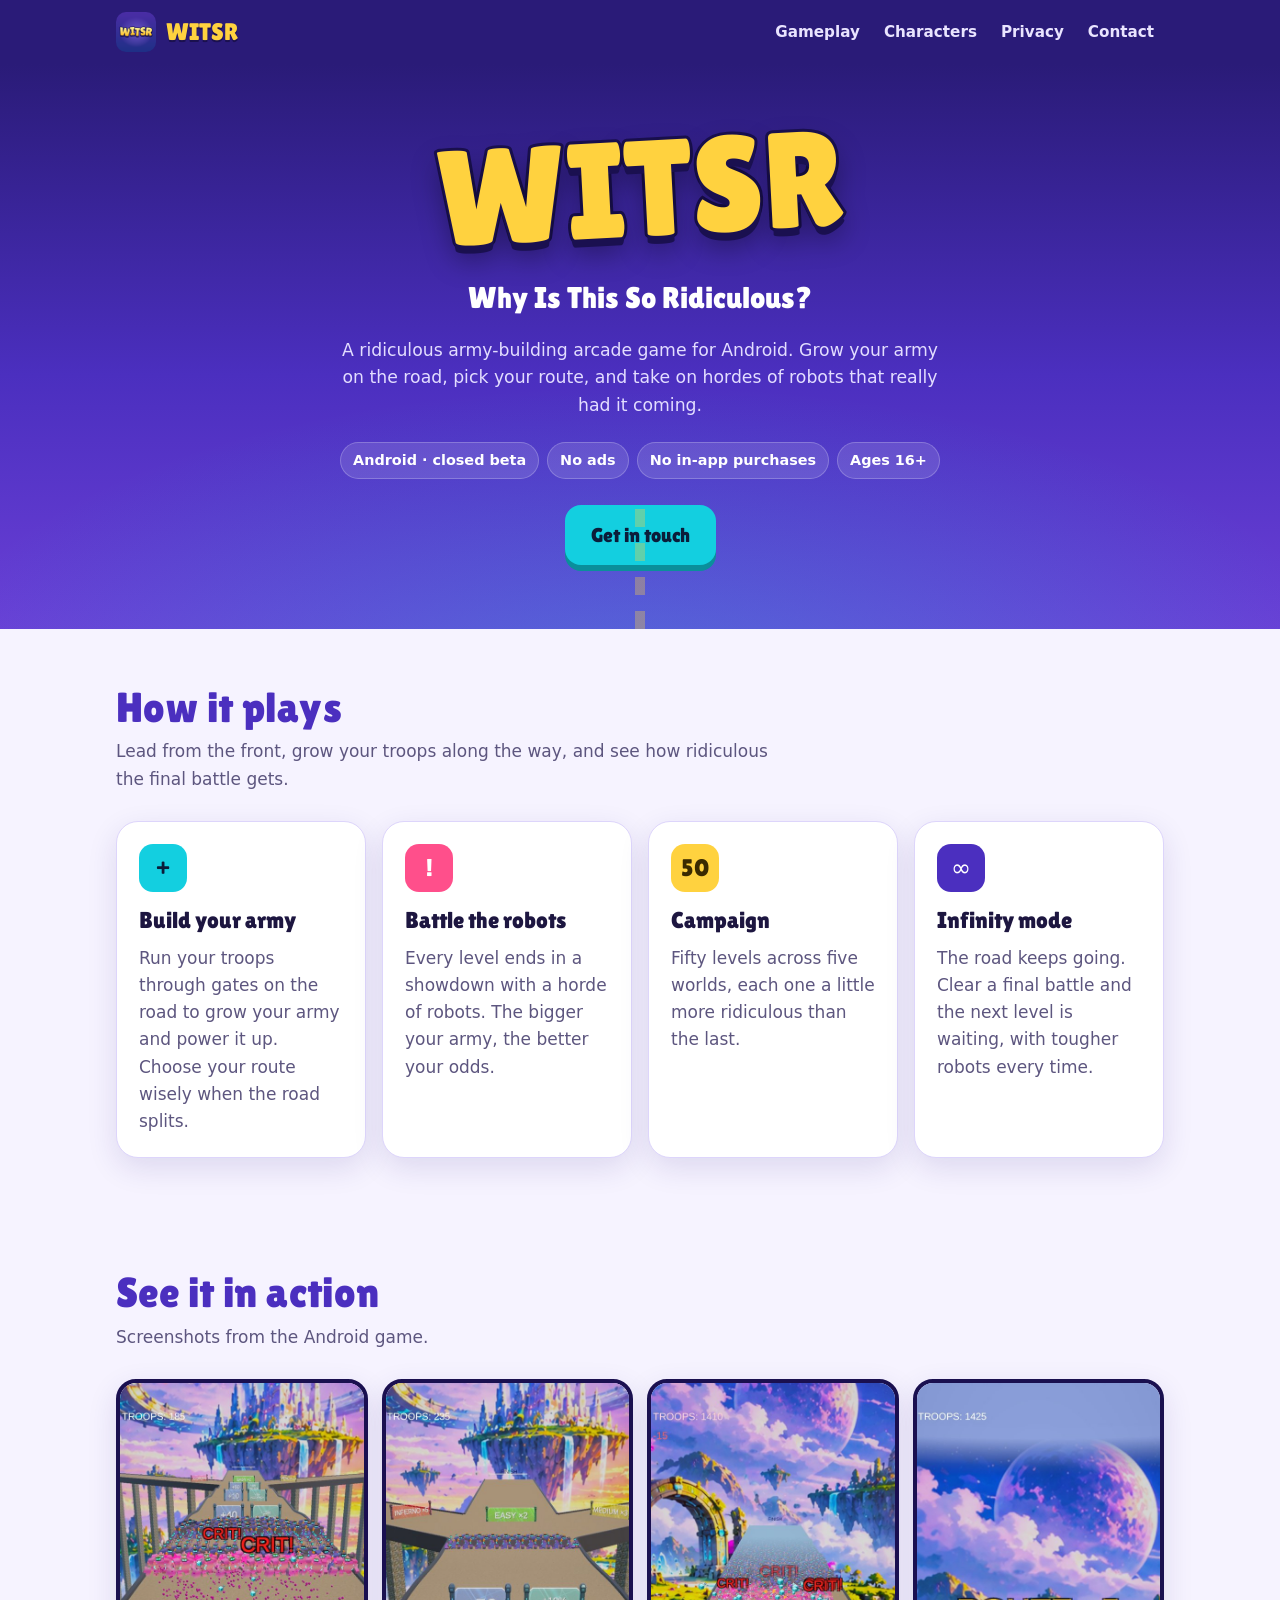
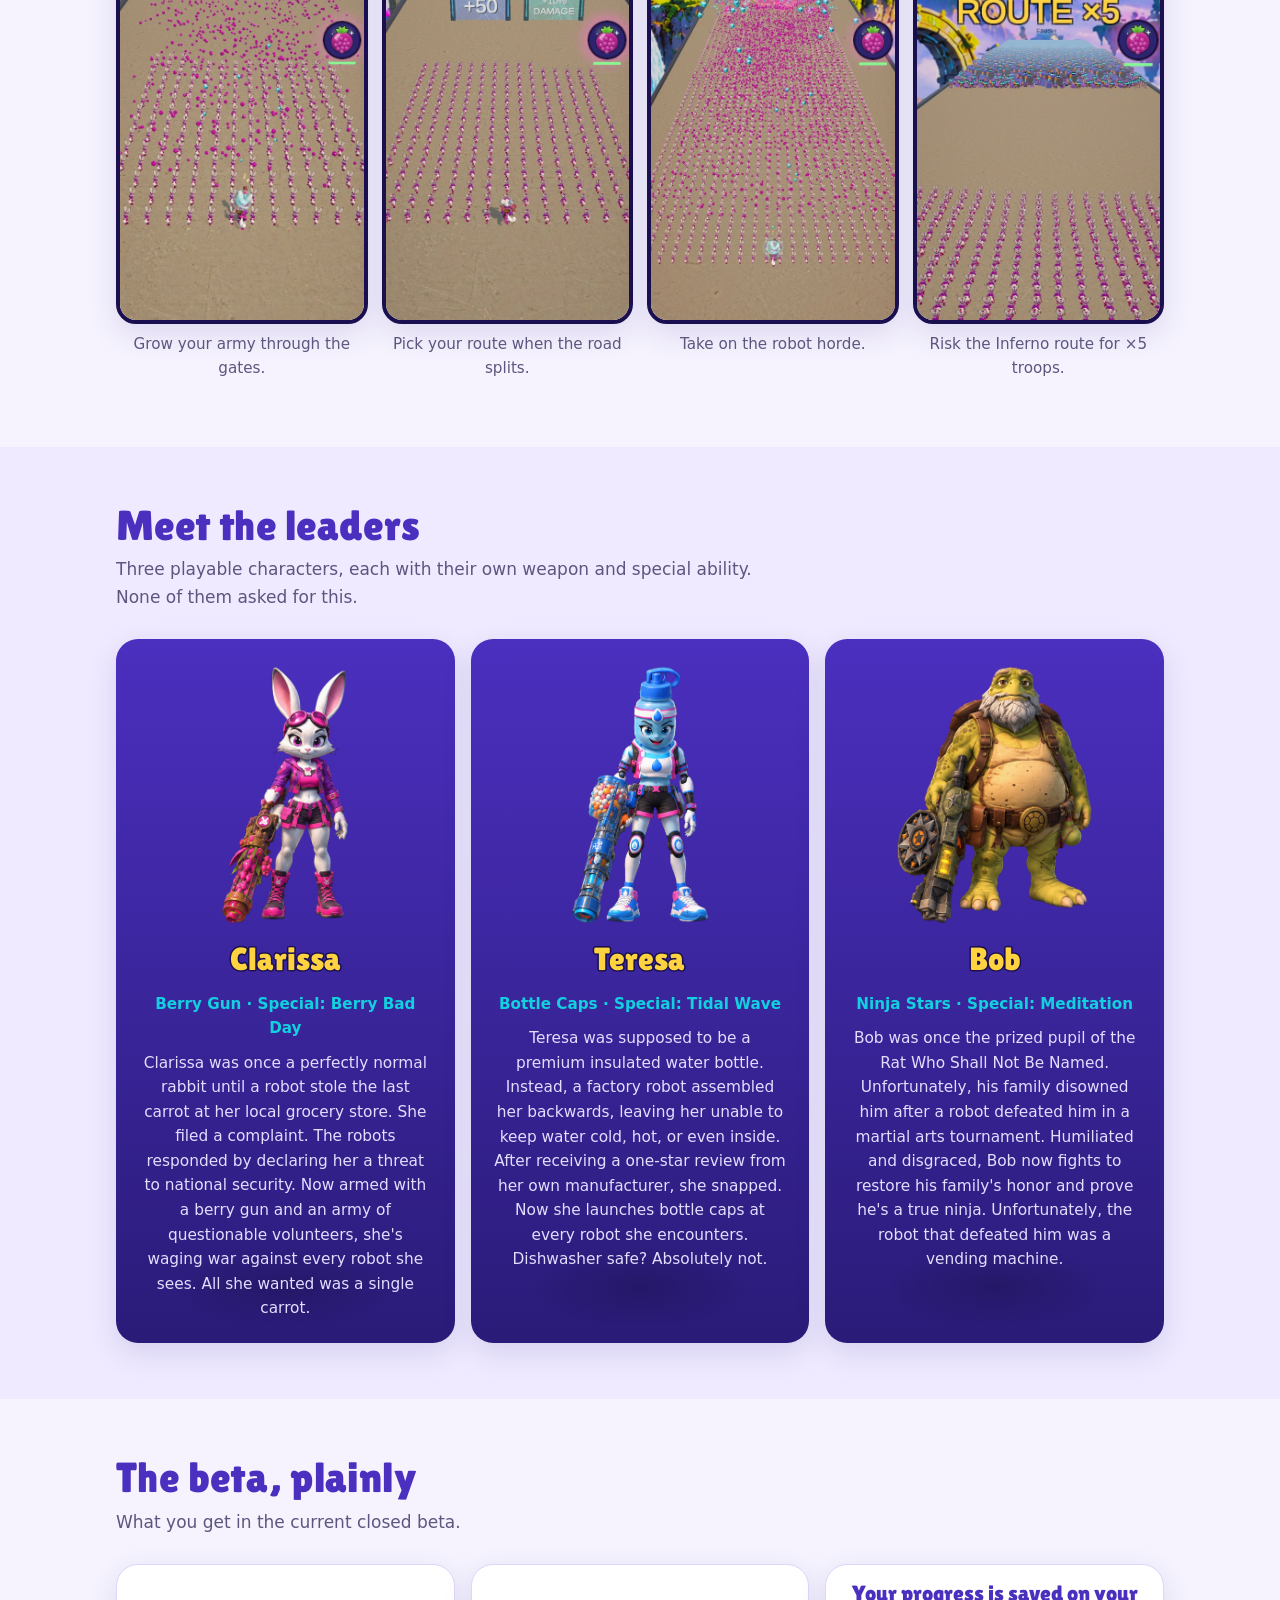
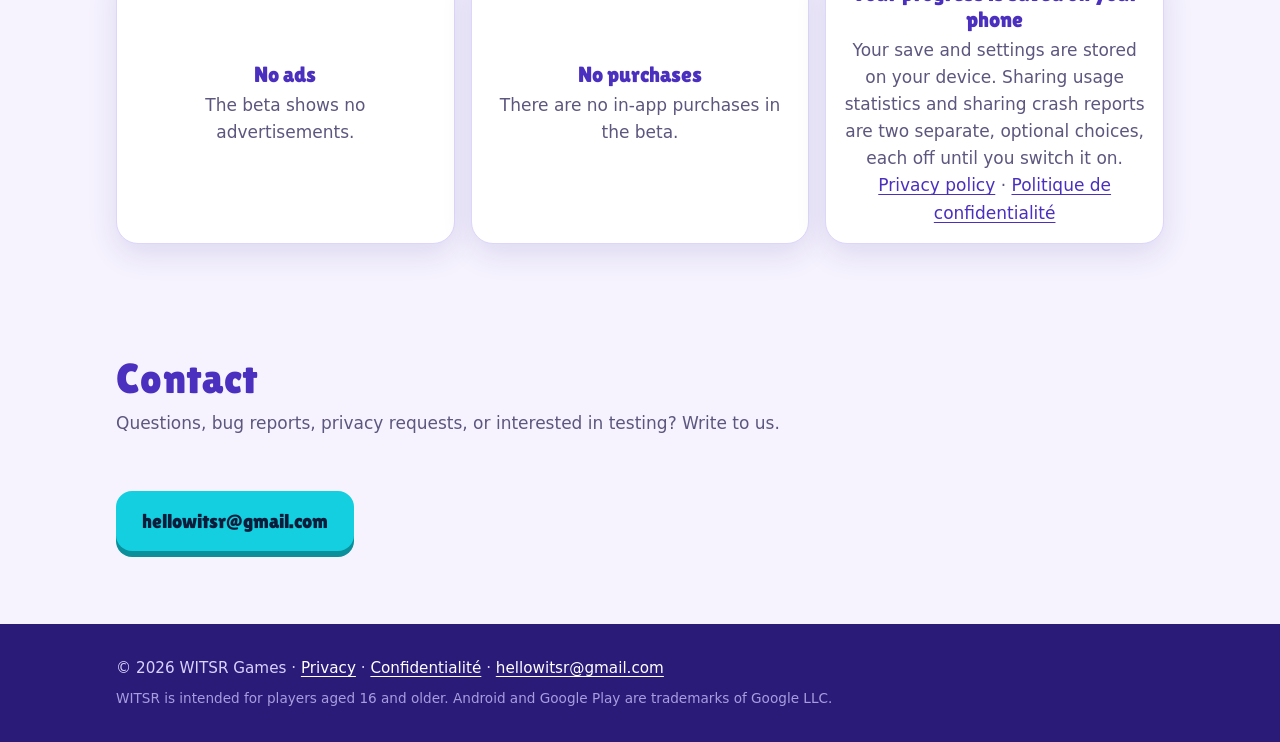
==== index.html @ 16899286 "Publish WITSR website: homepage, screenshots, EN/FR privacy policy - Homepage with four gameplay scr" ====
<!doctype html>
<html lang="en">
<head>
  <meta charset="utf-8">
  <meta name="viewport" content="width=device-width, initial-scale=1">
  <title>WITSR — Why Is This So Ridiculous?</title>
  <meta name="description" content="WITSR — Why Is This So Ridiculous? A ridiculous army-building arcade game for Android by WITSR Games. Grow your army, battle robot hordes, play the Campaign and Infinity mode.">
  <meta name="theme-color" content="#2a1b78">
  <meta property="og:title" content="WITSR — Why Is This So Ridiculous?">
  <meta property="og:description" content="Grow a ridiculous army and battle robot hordes. Coming to Android.">
  <meta property="og:type" content="website">
  <meta property="og:image" content="assets/img/witsr-icon-192.png">
  <link rel="icon" type="image/png" sizes="32x32" href="assets/img/favicon-32.png">
  <link rel="apple-touch-icon" href="assets/img/witsr-icon-192.png">
  <link rel="preload" href="assets/fonts/LilitaOne-Regular.ttf" as="font" type="font/ttf" crossorigin>
  <link rel="stylesheet" href="assets/css/style.css">
</head>
<body>
  <a class="skip" href="#main">Skip to content</a>

  <header class="site-header">
    <div class="wrap">
      <a class="brand" href="./" aria-label="WITSR home">
        <img src="assets/img/witsr-icon-192.png" alt="" width="40" height="40">
        <span>WITSR</span>
      </a>
      <nav class="nav" aria-label="Main">
        <a href="#gameplay">Gameplay</a>
        <a href="#characters">Characters</a>
        <a href="privacy/">Privacy</a>
        <a href="#contact">Contact</a>
      </nav>
    </div>
  </header>

  <main id="main">
    <section class="hero" aria-labelledby="title">
      <div class="wrap">
        <h1 id="title" class="logo">WITSR</h1>
        <p class="subtitle">Why Is This So Ridiculous?</p>
        <p class="tagline">A ridiculous army-building arcade game for Android. Grow your army on the road, pick your route, and take on hordes of robots that really had it coming.</p>
        <ul class="badges" aria-label="At a glance">
          <li>Android · closed beta</li>
          <li>No ads</li>
          <li>No in-app purchases</li>
          <li>Ages 16+</li>
        </ul>
        <a class="btn" href="#contact">Get in touch</a>
      </div>
    </section>

    <section id="gameplay" aria-labelledby="gameplay-title">
      <div class="wrap">
        <h2 id="gameplay-title" class="section-title display">How it plays</h2>
        <p class="section-lead">Lead from the front, grow your troops along the way, and see how ridiculous the final battle gets.</p>
        <div class="grid four">
          <article class="card">
            <div class="icon-dot c-cyan" aria-hidden="true">+</div>
            <h3>Build your army</h3>
            <p>Run your troops through gates on the road to grow your army and power it up. Choose your route wisely when the road splits.</p>
          </article>
          <article class="card">
            <div class="icon-dot c-pink" aria-hidden="true">!</div>
            <h3>Battle the robots</h3>
            <p>Every level ends in a showdown with a horde of robots. The bigger your army, the better your odds.</p>
          </article>
          <article class="card">
            <div class="icon-dot c-gold" aria-hidden="true">50</div>
            <h3>Campaign</h3>
            <p>Fifty levels across five worlds, each one a little more ridiculous than the last.</p>
          </article>
          <article class="card">
            <div class="icon-dot c-purple" aria-hidden="true">∞</div>
            <h3>Infinity mode</h3>
            <p>The road keeps going. Clear a final battle and the next level is waiting, with tougher robots every time.</p>
          </article>
        </div>
      </div>
    </section>

    <section id="screenshots" aria-labelledby="screenshots-title">
      <div class="wrap">
        <h2 id="screenshots-title" class="section-title display">See it in action</h2>
        <p class="section-lead">Screenshots from the Android game.</p>
        <!-- Genuine screenshots from Android development build 12 (2026-11-08, Campaign Level 50),
             resized to 540x1170; only a thin edge strip was trimmed to remove the Development Build label. -->
        <div class="shots">
          <figure class="shot">
            <img src="assets/img/screens/01-gates.jpg" alt="Clarissa's rabbit army firing berries at robots, with troop gates ahead on the road" width="540" height="1170" loading="lazy">
            <figcaption>Grow your army through the gates.</figcaption>
          </figure>
          <figure class="shot">
            <img src="assets/img/screens/02-route-fork.jpg" alt="The army approaching a +50 troops gate and a +10% damage gate, with Inferno, Easy and Medium route signs ahead" width="540" height="1170" loading="lazy">
            <figcaption>Pick your route when the road splits.</figcaption>
          </figure>
          <figure class="shot">
            <img src="assets/img/screens/03-final-battle.jpg" alt="An army of 1,410 rabbits clashing with the robot horde in the final battle" width="540" height="1170" loading="lazy">
            <figcaption>Take on the robot horde.</figcaption>
          </figure>
          <figure class="shot">
            <img src="assets/img/screens/04-inferno-route.jpg" alt="ROUTE ×5 banner as the army grows to 1,425 troops before the final battle" width="540" height="1170" loading="lazy">
            <figcaption>Risk the Inferno route for ×5 troops.</figcaption>
          </figure>
        </div>
      </div>
    </section>

    <section id="characters" class="characters" aria-labelledby="characters-title">
      <div class="wrap">
        <h2 id="characters-title" class="section-title display">Meet the leaders</h2>
        <p class="section-lead">Three playable characters, each with their own weapon and special ability. None of them asked for this.</p>
        <div class="grid three">
          <article class="card char">
            <img src="assets/img/clarissa.png" alt="Clarissa, a rabbit in pink goggles holding a berry-covered blaster" width="280" height="560" loading="lazy">
            <h3>Clarissa</h3>
            <p class="kit">Berry Gun · Special: Berry Bad Day</p>
            <p>Clarissa was once a perfectly normal rabbit until a robot stole the last carrot at her local grocery store. She filed a complaint. The robots responded by declaring her a threat to national security. Now armed with a berry gun and an army of questionable volunteers, she's waging war against every robot she sees. All she wanted was a single carrot.</p>
          </article>
          <article class="card char">
            <img src="assets/img/teresa.png" alt="Teresa, a living water bottle holding a bottle-cap blaster" width="303" height="560" loading="lazy">
            <h3>Teresa</h3>
            <p class="kit">Bottle Caps · Special: Tidal Wave</p>
            <p>Teresa was supposed to be a premium insulated water bottle. Instead, a factory robot assembled her backwards, leaving her unable to keep water cold, hot, or even inside. After receiving a one-star review from her own manufacturer, she snapped. Now she launches bottle caps at every robot she encounters. Dishwasher safe? Absolutely not.</p>
          </article>
          <article class="card char">
            <img src="assets/img/bob.png" alt="Bob, a bearded old turtle holding a ninja-star launcher" width="428" height="560" loading="lazy">
            <h3>Bob</h3>
            <p class="kit">Ninja Stars · Special: Meditation</p>
            <p>Bob was once the prized pupil of the Rat Who Shall Not Be Named. Unfortunately, his family disowned him after a robot defeated him in a martial arts tournament. Humiliated and disgraced, Bob now fights to restore his family's honor and prove he's a true ninja. Unfortunately, the robot that defeated him was a vending machine.</p>
          </article>
        </div>
      </div>
    </section>

    <section class="promise" aria-labelledby="promise-title">
      <div class="wrap">
        <h2 id="promise-title" class="section-title display">The beta, plainly</h2>
        <p class="section-lead">What you get in the current closed beta.</p>
        <div class="grid three">
          <div class="card"><strong>No ads</strong><p>The beta shows no advertisements.</p></div>
          <div class="card"><strong>No purchases</strong><p>There are no in-app purchases in the beta.</p></div>
          <div class="card"><strong>Your progress is saved on your phone</strong><p>Your save and settings are stored on your device. Sharing usage statistics and sharing crash reports are two separate, optional choices, each off until you switch it on. <a href="privacy/">Privacy policy</a> · <a href="privacy/fr/" hreflang="fr" lang="fr">Politique de confidentialité</a></p></div>
        </div>
      </div>
    </section>

    <section id="contact" aria-labelledby="contact-title">
      <div class="wrap">
        <h2 id="contact-title" class="section-title display">Contact</h2>
        <p class="section-lead">Questions, bug reports, privacy requests, or interested in testing? Write to us.</p>
        <p><a class="btn" href="mailto:hellowitsr@gmail.com">hellowitsr@gmail.com</a></p>
      </div>
    </section>
  </main>

  <footer class="site-footer">
    <div class="wrap">
      <p>© 2026 WITSR Games · <a href="privacy/">Privacy</a> · <a href="privacy/fr/" hreflang="fr" lang="fr">Confidentialité</a> · <a href="mailto:hellowitsr@gmail.com">hellowitsr@gmail.com</a></p>
      <p class="fine">WITSR is intended for players aged 16 and older. Android and Google Play are trademarks of Google LLC.</p>
    </div>
  </footer>
</body>
</html>
---- assets/css/style.css ----
/* WITSR — Why Is This So Ridiculous?  Site stylesheet.
   Colours follow the game's "Pop Arcade" menu look: deep purple, gold logo, cyan and pink accents. */

@font-face {
  font-family: "Lilita One";
  src: url("../fonts/LilitaOne-Regular.ttf") format("truetype");
  font-weight: 400;
  font-style: normal;
  font-display: swap;
}

:root {
  --bg: #f6f3ff;
  --surface: #ffffff;
  --surface-2: #efeaff;
  --text: #1d1640;
  --muted: #5d567f;
  --line: #ddd5fb;
  --purple: #4b2fbf;
  --purple-deep: #2a1b78;
  --gold: #ffd23f;
  --cyan: #13cfe0;
  --pink: #ff4f8b;
  --shadow: 0 10px 30px rgba(42, 27, 120, 0.12);
  --radius: 22px;
  --maxw: 1080px;
  color-scheme: light;
}

@media (prefers-color-scheme: dark) {
  :root {
    --bg: #120c2e;
    --surface: #1d1547;
    --surface-2: #261c5c;
    --text: #f3f0ff;
    --muted: #b7aee6;
    --line: #36297a;
    --shadow: 0 10px 30px rgba(0, 0, 0, 0.35);
    color-scheme: dark;
  }
}

*, *::before, *::after { box-sizing: border-box; }

html { -webkit-text-size-adjust: 100%; }

body {
  margin: 0;
  background: var(--bg);
  color: var(--text);
  font: 17px/1.6 system-ui, -apple-system, "Segoe UI", Roboto, "Helvetica Neue", Arial, sans-serif;
}

img { max-width: 100%; height: auto; display: block; }

a { color: var(--purple); text-underline-offset: 3px; }
@media (prefers-color-scheme: dark) { a { color: #a99bff; } }
a:focus-visible, .btn:focus-visible { outline: 3px solid var(--cyan); outline-offset: 3px; border-radius: 8px; }

.wrap { width: 100%; max-width: var(--maxw); margin: 0 auto; padding: 0 16px; }

.display { font-family: "Lilita One", system-ui, sans-serif; font-weight: 400; letter-spacing: 0.01em; line-height: 1.1; }

.skip { position: absolute; left: -999px; }
.skip:focus { left: 16px; top: 16px; background: var(--surface); padding: 8px 12px; z-index: 10; }

/* ---------- Header ---------- */
.site-header {
  background: var(--purple-deep);
  color: #fff;
}
.site-header .wrap { display: flex; align-items: center; justify-content: space-between; gap: 12px; min-height: 64px; }
.brand { display: flex; align-items: center; gap: 10px; color: #fff; text-decoration: none; }
.brand img { width: 40px; height: 40px; border-radius: 10px; }
.brand span { font-family: "Lilita One", system-ui, sans-serif; font-size: 1.5rem; color: var(--gold); text-shadow: 0 2px 0 #1a1050; }
.nav { display: flex; gap: 4px; flex-wrap: wrap; }
.nav a { color: #e9e4ff; text-decoration: none; padding: 8px 10px; border-radius: 10px; font-weight: 600; font-size: 0.95rem; }
.nav a:hover, .nav a[aria-current="page"] { background: rgba(255, 255, 255, 0.12); color: #fff; }

/* ---------- Hero ---------- */
.hero {
  position: relative;
  overflow: hidden;
  color: #fff;
  text-align: center;
  background:
    radial-gradient(1200px 500px at 50% 110%, rgba(19, 207, 224, 0.28), transparent 60%),
    linear-gradient(180deg, #2a1b78 0%, #4b2fbf 55%, #6a3fd6 100%);
  padding: 56px 0 64px;
}
.hero::after {
  /* the game's road: a dashed centre line running into the distance */
  content: "";
  position: absolute; left: 50%; bottom: 0; width: 10px; height: 120px; transform: translateX(-50%);
  background: repeating-linear-gradient(180deg, rgba(255, 210, 63, 0.55) 0 18px, transparent 18px 34px);
  opacity: 0.6;
}
.logo {
  margin: 0;
  font-family: "Lilita One", system-ui, sans-serif;
  font-weight: 400;
  font-size: clamp(4rem, 18vw, 8.5rem);
  line-height: 1;
  color: var(--gold);
  -webkit-text-stroke: 6px #1a1050;
  paint-order: stroke fill;
  text-shadow: 0 8px 0 #1a1050, 0 14px 28px rgba(0, 0, 0, 0.35);
  transform: rotate(-3deg);
}
.subtitle { margin: 18px 0 0; font-family: "Lilita One", system-ui, sans-serif; font-size: clamp(1.2rem, 4.6vw, 1.9rem); color: #fff; }
.tagline { margin: 14px auto 0; max-width: 620px; color: #e3ddff; font-size: 1.08rem; }
.badges { display: flex; flex-wrap: wrap; justify-content: center; gap: 8px; margin: 22px 0 0; padding: 0; list-style: none; }
.badges li { background: rgba(255, 255, 255, 0.12); border: 1px solid rgba(255, 255, 255, 0.22); padding: 6px 12px; border-radius: 999px; font-weight: 700; font-size: 0.9rem; }
.btn {
  display: inline-block;
  margin-top: 26px;
  padding: 14px 26px;
  border-radius: 16px;
  background: var(--cyan);
  color: #0b1d3a;
  font-family: "Lilita One", system-ui, sans-serif;
  font-size: 1.25rem;
  text-decoration: none;
  box-shadow: 0 6px 0 #0a8f9b;
}
.btn:hover { filter: brightness(1.05); }
.btn:active { transform: translateY(3px); box-shadow: 0 3px 0 #0a8f9b; }

/* ---------- Sections ---------- */
section { padding: 56px 0; }
.section-title { font-size: clamp(1.8rem, 6vw, 2.6rem); margin: 0 0 8px; color: var(--purple); }
@media (prefers-color-scheme: dark) { .section-title { color: var(--gold); } }
.section-lead { margin: 0 0 28px; color: var(--muted); max-width: 680px; }

.grid { display: grid; gap: 16px; grid-template-columns: 1fr; }
@media (min-width: 640px) { .grid.two { grid-template-columns: repeat(2, 1fr); } }
@media (min-width: 900px) { .grid.four { grid-template-columns: repeat(4, 1fr); } .grid.three { grid-template-columns: repeat(3, 1fr); } }
@media (min-width: 640px) and (max-width: 899px) { .grid.four { grid-template-columns: repeat(2, 1fr); } }

.card {
  background: var(--surface);
  border: 1px solid var(--line);
  border-radius: var(--radius);
  padding: 22px;
  box-shadow: var(--shadow);
}
.card h3 { margin: 10px 0 6px; font-family: "Lilita One", system-ui, sans-serif; font-weight: 400; font-size: 1.45rem; }
.card p { margin: 0; color: var(--muted); }
.icon-dot {
  width: 48px; height: 48px; border-radius: 14px; display: grid; place-items: center;
  font-family: "Lilita One", system-ui, sans-serif; font-size: 1.5rem; color: #fff;
}
.c-cyan { background: var(--cyan); color: #0b1d3a; }
.c-pink { background: var(--pink); }
.c-gold { background: var(--gold); color: #3a2a00; }
.c-purple { background: var(--purple); }

/* ---------- Screenshots ---------- */
/* Phones: one row that scrolls sideways. Wider screens: four across. */
.shots {
  display: grid;
  grid-auto-flow: column;
  grid-auto-columns: 62%;
  gap: 14px;
  overflow-x: auto;
  scroll-snap-type: x mandatory;
  padding-bottom: 10px;
  -webkit-overflow-scrolling: touch;
}
@media (min-width: 640px) { .shots { grid-auto-columns: 38%; } }
@media (min-width: 900px) { .shots { grid-auto-flow: row; grid-template-columns: repeat(4, 1fr); grid-auto-columns: auto; overflow-x: visible; } }
.shot { margin: 0; scroll-snap-align: start; }
.shot img, .shot-placeholder {
  width: 100%;
  aspect-ratio: 1080 / 2340;
  border-radius: 20px;
  border: 4px solid #1a1050;
  box-shadow: var(--shadow);
  background: #120c2e;
  object-fit: cover;
}
.shot-placeholder {
  display: flex; flex-direction: column; align-items: center; justify-content: center; gap: 8px;
  padding: 14px; text-align: center; color: #fff;
  background: repeating-linear-gradient(135deg, #2a1b78 0 14px, #33228a 14px 28px);
  border-style: dashed; border-color: var(--gold);
}
.shot-placeholder span { font-family: "Lilita One", system-ui, sans-serif; color: var(--gold); font-size: 1.1rem; line-height: 1.2; }
.shot-placeholder small { color: #e3ddff; font-weight: 600; font-size: 0.85rem; }
.shot figcaption { margin-top: 8px; color: var(--muted); font-size: 0.95rem; text-align: center; }

/* ---------- Characters ---------- */
.characters { background: var(--surface-2); }
.char {
  display: flex; flex-direction: column; align-items: center; text-align: center;
  background:
    radial-gradient(160px 60px at 50% 92%, rgba(0, 0, 0, 0.18), transparent 70%),
    linear-gradient(180deg, #4b2fbf, #2a1b78);
  color: #fff;
  border: 0;
}
.char img { height: 260px; width: auto; object-fit: contain; margin-top: 4px; }
.char h3 { font-size: 2rem; color: var(--gold); -webkit-text-stroke: 3px #1a1050; paint-order: stroke fill; margin-top: 8px; }
.char .kit { font-weight: 700; color: var(--cyan); font-size: 0.95rem; margin: 2px 0 10px; }
.char p { color: #e3ddff; font-size: 0.96rem; }

/* ---------- Promise strip ---------- */
/* Compact cards of equal height; the text sits in the middle so no empty block gathers at the bottom. */
.promise .card { text-align: center; padding: 16px 18px; display: flex; flex-direction: column; justify-content: center; }
.promise strong { display: block; font-family: "Lilita One", system-ui, sans-serif; font-weight: 400; font-size: 1.35rem; line-height: 1.2; margin-bottom: 4px; color: var(--purple); }
@media (prefers-color-scheme: dark) { .promise strong { color: var(--gold); } }

/* ---------- Footer ---------- */
.site-footer { background: var(--purple-deep); color: #d9d2ff; padding: 32px 0; font-size: 0.95rem; }
.site-footer a { color: #fff; }
.site-footer .wrap { display: flex; flex-wrap: wrap; gap: 8px 24px; justify-content: space-between; }
.site-footer p { margin: 0; }
.fine { color: #a99de0; font-size: 0.85rem; }

/* ---------- Policy (long-form text) ---------- */
.doc { padding: 40px 0 64px; }
.doc .wrap { max-width: 780px; }
.doc h1 { font-family: "Lilita One", system-ui, sans-serif; font-weight: 400; font-size: clamp(2.2rem, 8vw, 3.2rem); color: var(--purple); margin: 0 0 6px; }
@media (prefers-color-scheme: dark) { .doc h1 { color: var(--gold); } }
.doc h2 { font-family: "Lilita One", system-ui, sans-serif; font-weight: 400; font-size: 1.6rem; margin: 40px 0 8px; color: var(--purple); }
@media (prefers-color-scheme: dark) { .doc h2 { color: #c9bfff; } }
.doc h3 { margin: 22px 0 6px; font-size: 1.1rem; }
.doc p, .doc li { color: var(--text); }
.doc ul { padding-left: 1.2em; }
.doc li { margin: 4px 0; }
.meta { color: var(--muted); margin: 0 0 20px; }
.summary { background: var(--surface); border: 1px solid var(--line); border-radius: var(--radius); padding: 18px 22px; box-shadow: var(--shadow); }
.summary ul { margin: 6px 0 0; }
.draft {
  background: #fff3c4; color: #4a3500; border: 2px dashed #e0b300; border-radius: 14px; padding: 12px 16px; margin: 0 0 22px; font-weight: 600;
}
.toc { background: var(--surface-2); border-radius: 16px; padding: 14px 20px; margin: 18px 0; }
.toc ol { margin: 6px 0 0; padding-left: 1.3em; }
.table-wrap { overflow-x: auto; }
table { width: 100%; border-collapse: collapse; margin: 10px 0; font-size: 0.95rem; }
th, td { text-align: left; vertical-align: top; padding: 10px; border-bottom: 1px solid var(--line); }
th { background: var(--surface-2); }

/* ---------- 404 ---------- */
.notfound { text-align: center; padding: 80px 16px; }
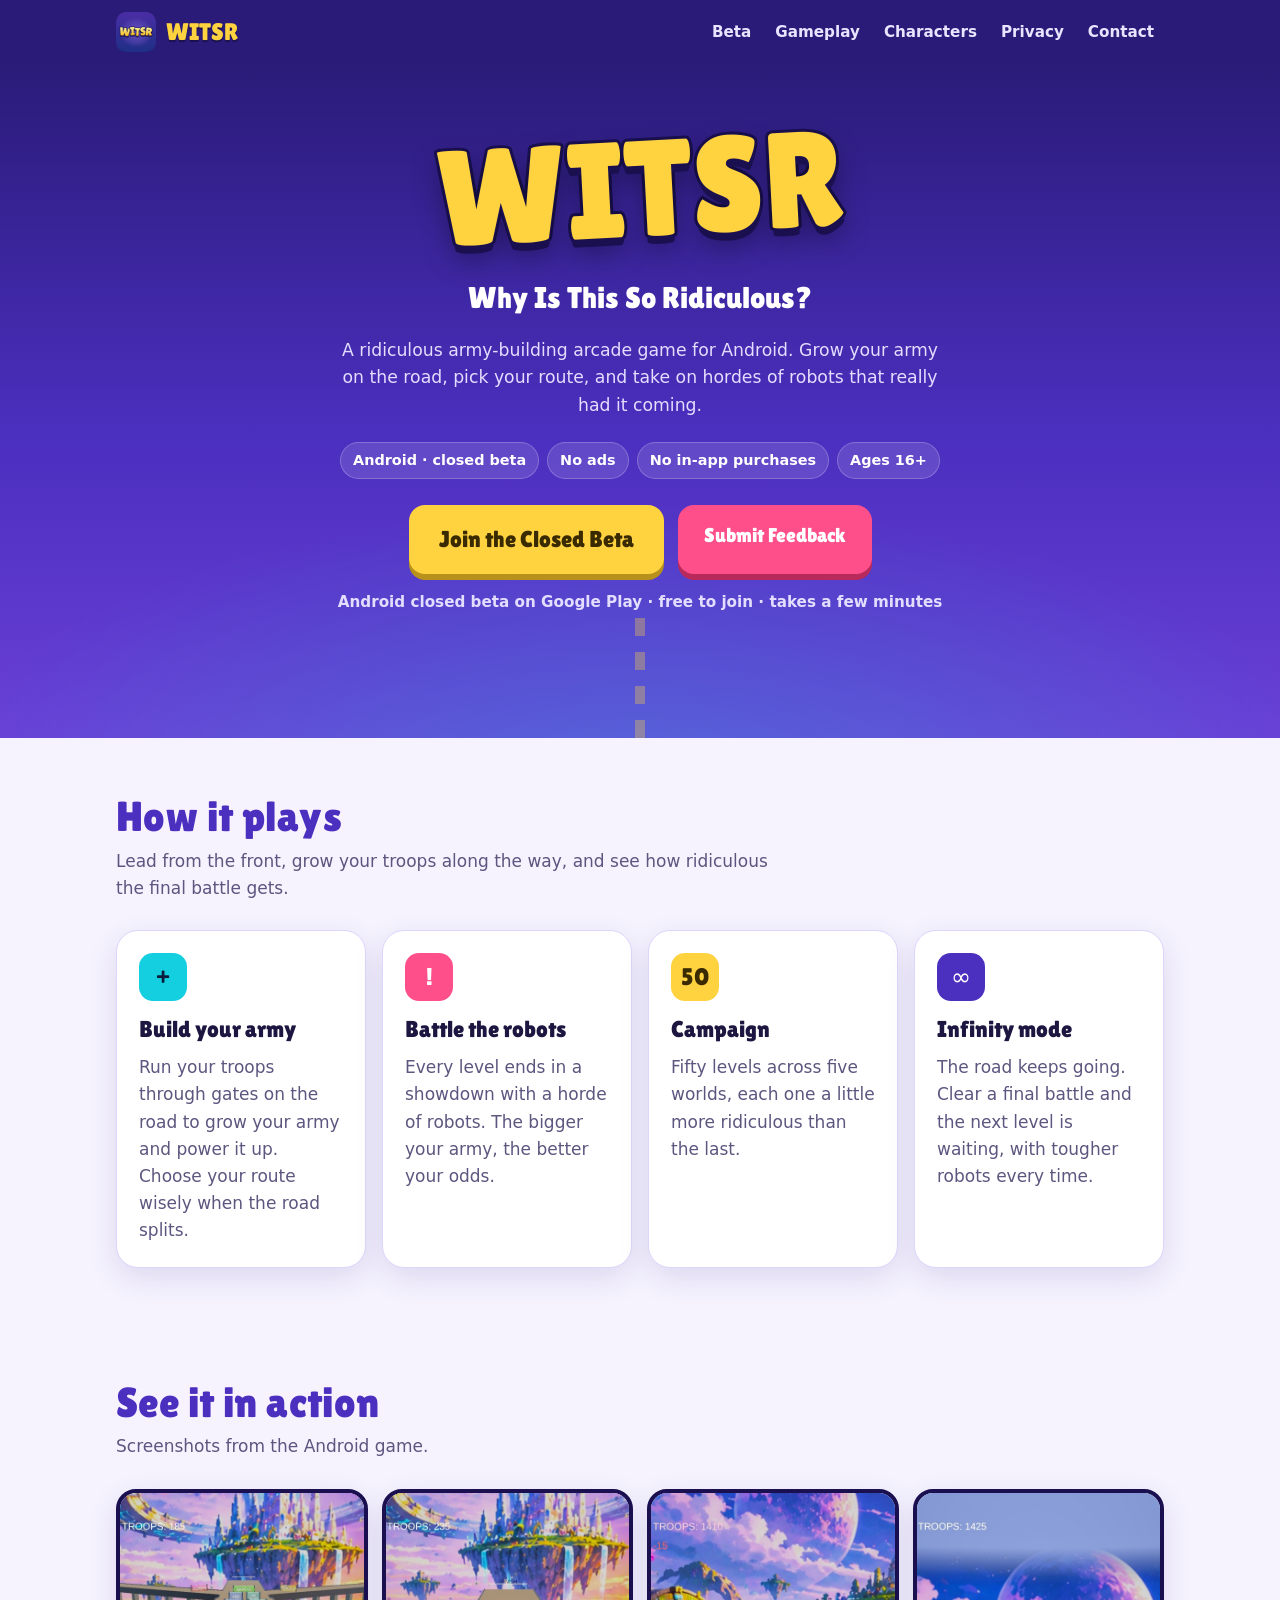
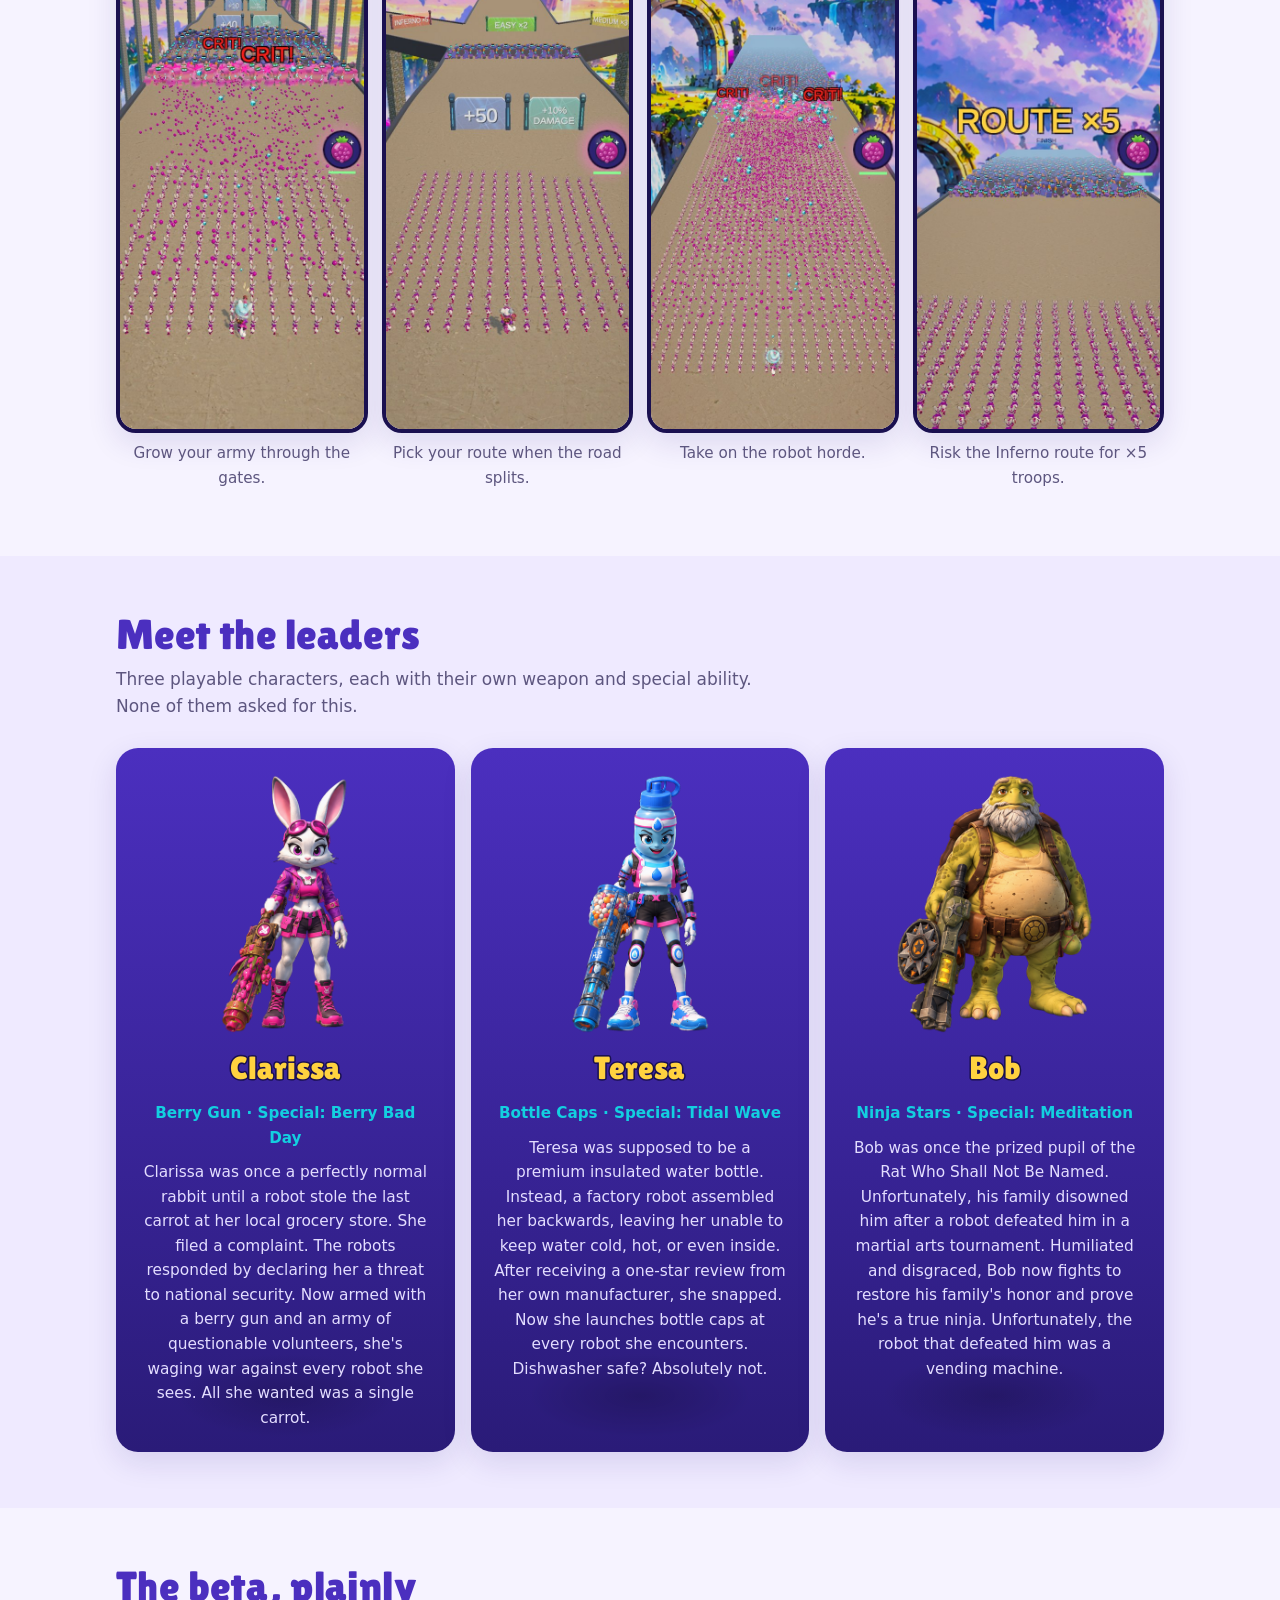
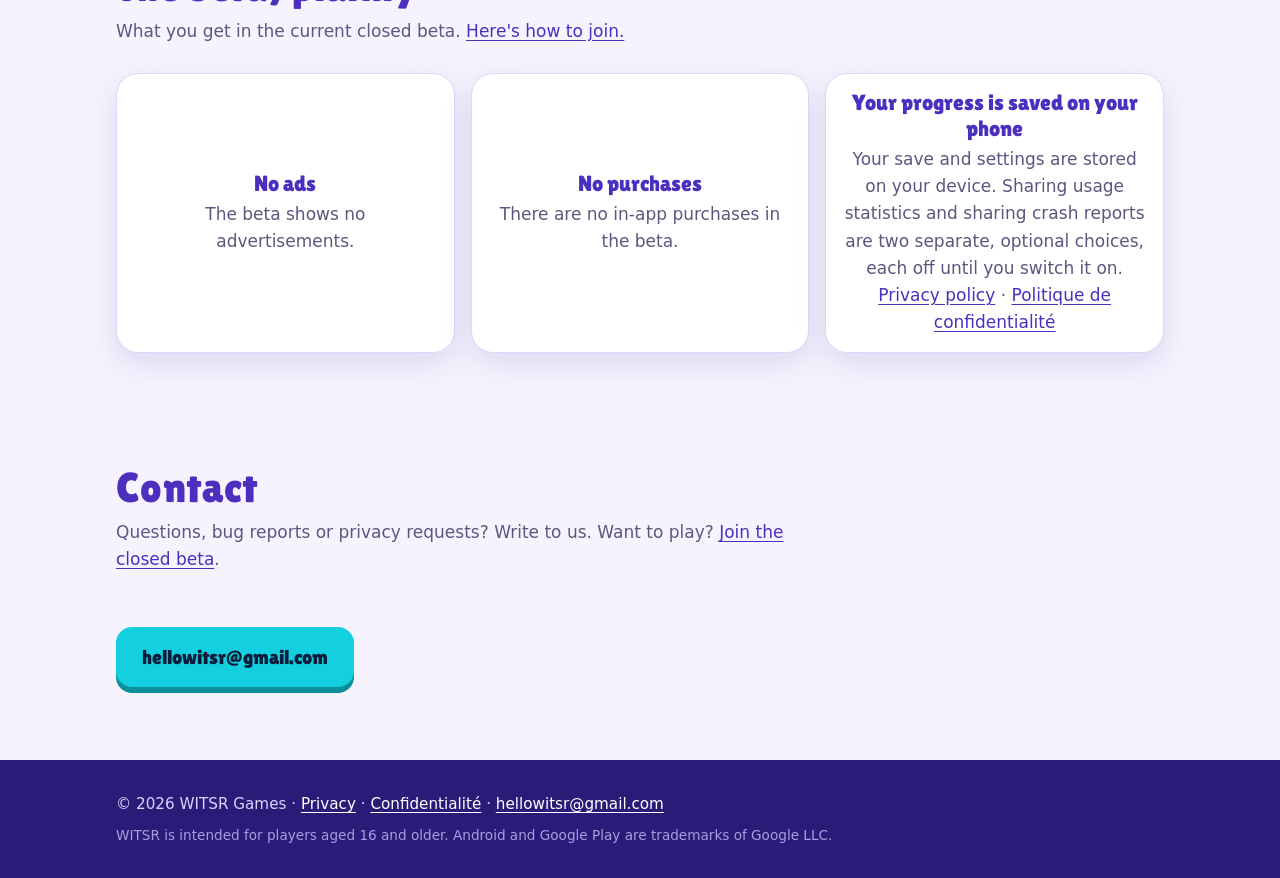
==== commit 65386f40: "Add closed beta signup page and homepage beta buttons - beta/: four-step guide (Google Group, Become" ====
--- a/index.html
+++ b/index.html
@@ -7,7 +7,7 @@
   <meta name="description" content="WITSR — Why Is This So Ridiculous? A ridiculous army-building arcade game for Android by WITSR Games. Grow your army, battle robot hordes, play the Campaign and Infinity mode.">
   <meta name="theme-color" content="#2a1b78">
   <meta property="og:title" content="WITSR — Why Is This So Ridiculous?">
-  <meta property="og:description" content="Grow a ridiculous army and battle robot hordes. Coming to Android.">
+  <meta property="og:description" content="Grow a ridiculous army and battle robot hordes. Now in closed beta on Android: join the beta at witsr.net.">
   <meta property="og:type" content="website">
   <meta property="og:image" content="assets/img/witsr-icon-192.png">
   <link rel="icon" type="image/png" sizes="32x32" href="assets/img/favicon-32.png">
@@ -25,6 +25,7 @@
         <span>WITSR</span>
       </a>
       <nav class="nav" aria-label="Main">
+        <a href="beta/">Beta</a>
         <a href="#gameplay">Gameplay</a>
         <a href="#characters">Characters</a>
         <a href="privacy/">Privacy</a>
@@ -45,7 +46,11 @@
           <li>No in-app purchases</li>
           <li>Ages 16+</li>
         </ul>
-        <a class="btn" href="#contact">Get in touch</a>
+        <div class="cta-row">
+          <a class="btn btn-big" href="beta/">Join the Closed Beta</a>
+          <a class="btn btn-alt" href="https://forms.gle/BceX3Wee6tmZcXMy8" target="_blank" rel="noopener noreferrer">Submit Feedback<span class="sr-only"> (opens in a new tab)</span></a>
+        </div>
+        <p class="hero-note">Android closed beta on Google Play · free to join · takes a few minutes</p>
       </div>
     </section>
 
@@ -135,7 +140,7 @@
     <section class="promise" aria-labelledby="promise-title">
       <div class="wrap">
         <h2 id="promise-title" class="section-title display">The beta, plainly</h2>
-        <p class="section-lead">What you get in the current closed beta.</p>
+        <p class="section-lead">What you get in the current closed beta. <a href="beta/">Here's how to join.</a></p>
         <div class="grid three">
           <div class="card"><strong>No ads</strong><p>The beta shows no advertisements.</p></div>
           <div class="card"><strong>No purchases</strong><p>There are no in-app purchases in the beta.</p></div>
@@ -147,7 +152,7 @@
     <section id="contact" aria-labelledby="contact-title">
       <div class="wrap">
         <h2 id="contact-title" class="section-title display">Contact</h2>
-        <p class="section-lead">Questions, bug reports, privacy requests, or interested in testing? Write to us.</p>
+        <p class="section-lead">Questions, bug reports or privacy requests? Write to us. Want to play? <a href="beta/">Join the closed beta</a>.</p>
         <p><a class="btn" href="mailto:hellowitsr@gmail.com">hellowitsr@gmail.com</a></p>
       </div>
     </section>
--- a/assets/css/style.css
+++ b/assets/css/style.css
@@ -76,6 +76,12 @@
 .nav { display: flex; gap: 4px; flex-wrap: wrap; }
 .nav a { color: #e9e4ff; text-decoration: none; padding: 8px 10px; border-radius: 10px; font-weight: 600; font-size: 0.95rem; }
 .nav a:hover, .nav a[aria-current="page"] { background: rgba(255, 255, 255, 0.12); color: #fff; }
+/* Phones: the logo keeps its own row and the links sit centred underneath, so nothing overlaps. */
+@media (max-width: 599px) {
+  .site-header .wrap { flex-wrap: wrap; justify-content: center; gap: 4px; padding-top: 8px; padding-bottom: 6px; }
+  .nav { justify-content: center; gap: 2px; }
+  .nav a { padding: 6px 9px; }
+}
 
 /* ---------- Hero ---------- */
 .hero {
@@ -107,6 +113,7 @@
   text-shadow: 0 8px 0 #1a1050, 0 14px 28px rgba(0, 0, 0, 0.35);
   transform: rotate(-3deg);
 }
+.hero .wrap { position: relative; z-index: 1; } /* content above the road line */
 .subtitle { margin: 18px 0 0; font-family: "Lilita One", system-ui, sans-serif; font-size: clamp(1.2rem, 4.6vw, 1.9rem); color: #fff; }
 .tagline { margin: 14px auto 0; max-width: 620px; color: #e3ddff; font-size: 1.08rem; }
 .badges { display: flex; flex-wrap: wrap; justify-content: center; gap: 8px; margin: 22px 0 0; padding: 0; list-style: none; }
@@ -126,6 +133,17 @@
 .btn:hover { filter: brightness(1.05); }
 .btn:active { transform: translateY(3px); box-shadow: 0 3px 0 #0a8f9b; }
 
+/* Hero call-to-action pair: side by side when they fit, full-width stacked on narrow phones. */
+.cta-row { display: flex; flex-wrap: wrap; justify-content: center; gap: 14px; margin-top: 26px; }
+.cta-row .btn { margin-top: 0; }
+@media (max-width: 479px) { .cta-row .btn { width: 100%; text-align: center; } }
+.btn-big { font-size: 1.45rem; padding: 16px 30px; background: var(--gold); color: #3a2a00; box-shadow: 0 6px 0 #b8901c; }
+.btn-big:active { box-shadow: 0 3px 0 #b8901c; }
+.btn-alt { background: var(--pink); color: #fff; box-shadow: 0 6px 0 #b8295c; }
+.btn-alt:active { box-shadow: 0 3px 0 #b8295c; }
+.hero-note { margin: 16px 0 60px; color: #e3ddff; font-size: 0.95rem; font-weight: 600; }
+.sr-only { position: absolute; width: 1px; height: 1px; padding: 0; margin: -1px; overflow: hidden; clip: rect(0 0 0 0); white-space: nowrap; border: 0; }
+
 /* ---------- Sections ---------- */
 section { padding: 56px 0; }
 .section-title { font-size: clamp(1.8rem, 6vw, 2.6rem); margin: 0 0 8px; color: var(--purple); }
@@ -209,6 +227,26 @@
 .promise .card { text-align: center; padding: 16px 18px; display: flex; flex-direction: column; justify-content: center; }
 .promise strong { display: block; font-family: "Lilita One", system-ui, sans-serif; font-weight: 400; font-size: 1.35rem; line-height: 1.2; margin-bottom: 4px; color: var(--purple); }
 @media (prefers-color-scheme: dark) { .promise strong { color: var(--gold); } }
+
+/* ---------- Beta page ---------- */
+.beta-hero { padding: 44px 0 96px; }
+.beta-title { margin: 0; font-size: clamp(2.4rem, 11vw, 4.2rem); color: var(--gold); -webkit-text-stroke: 4px #1a1050; paint-order: stroke fill; text-shadow: 0 6px 0 #1a1050; }
+.beta-hero .tagline strong { color: #fff; }
+.steps { list-style: none; margin: 0; padding: 0; display: grid; gap: 16px; }
+@media (min-width: 900px) { .steps { grid-template-columns: repeat(2, 1fr); } }
+.step { display: flex; flex-direction: column; gap: 10px; }
+.step-head { display: flex; align-items: center; gap: 12px; }
+.step-head h3 { margin: 0; }
+.step-num {
+  flex: none; width: 44px; height: 44px; border-radius: 14px; display: grid; place-items: center;
+  font-family: "Lilita One", system-ui, sans-serif; font-size: 1.5rem; color: #fff;
+}
+.step-note { background: var(--surface-2); border-radius: 12px; padding: 10px 14px; font-size: 0.95rem; }
+.step .btn-step { margin-top: auto; align-self: flex-start; font-size: 1.1rem; padding: 12px 20px; }
+@media (max-width: 479px) { .step .btn-step { align-self: stretch; text-align: center; } }
+.callout { border-left: 6px solid var(--gold); }
+.callout p { color: var(--text); }
+.cta-center { text-align: center; margin: 8px 0 0; }
 
 /* ---------- Footer ---------- */
 .site-footer { background: var(--purple-deep); color: #d9d2ff; padding: 32px 0; font-size: 0.95rem; }
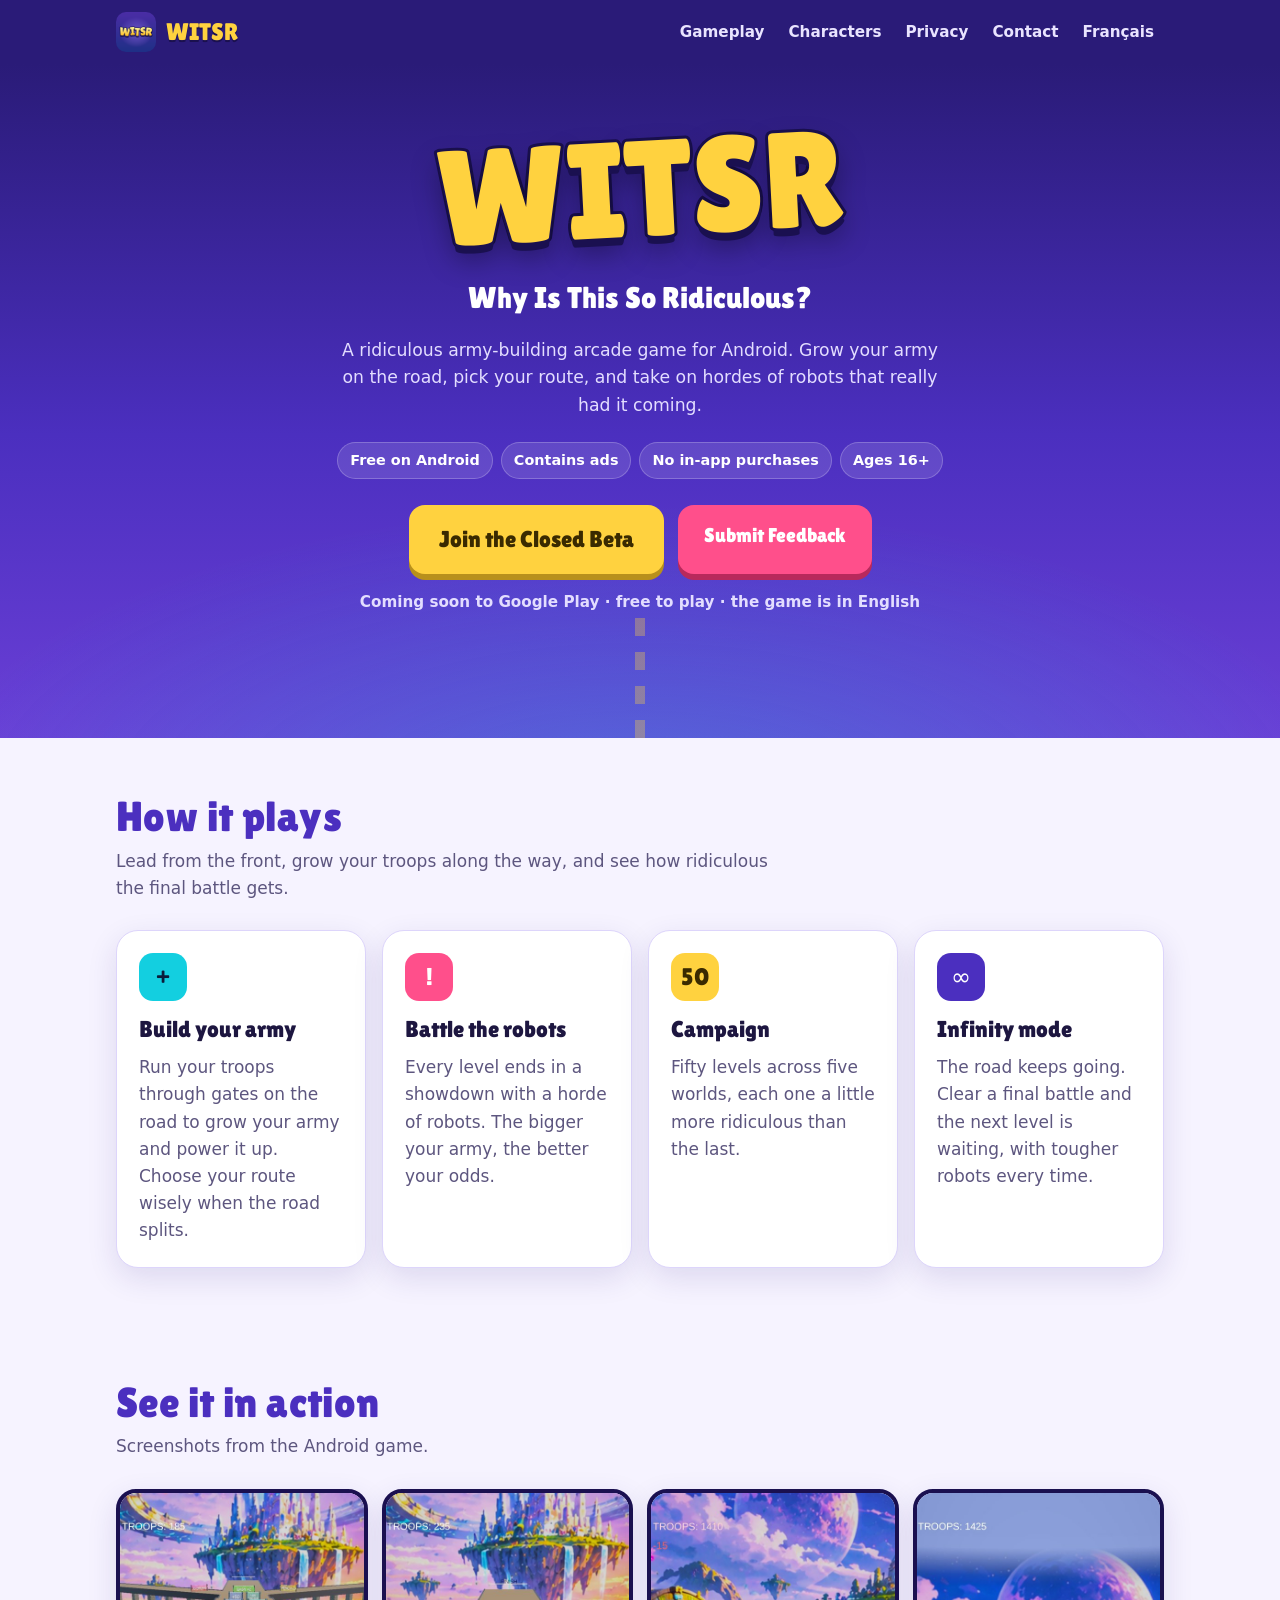
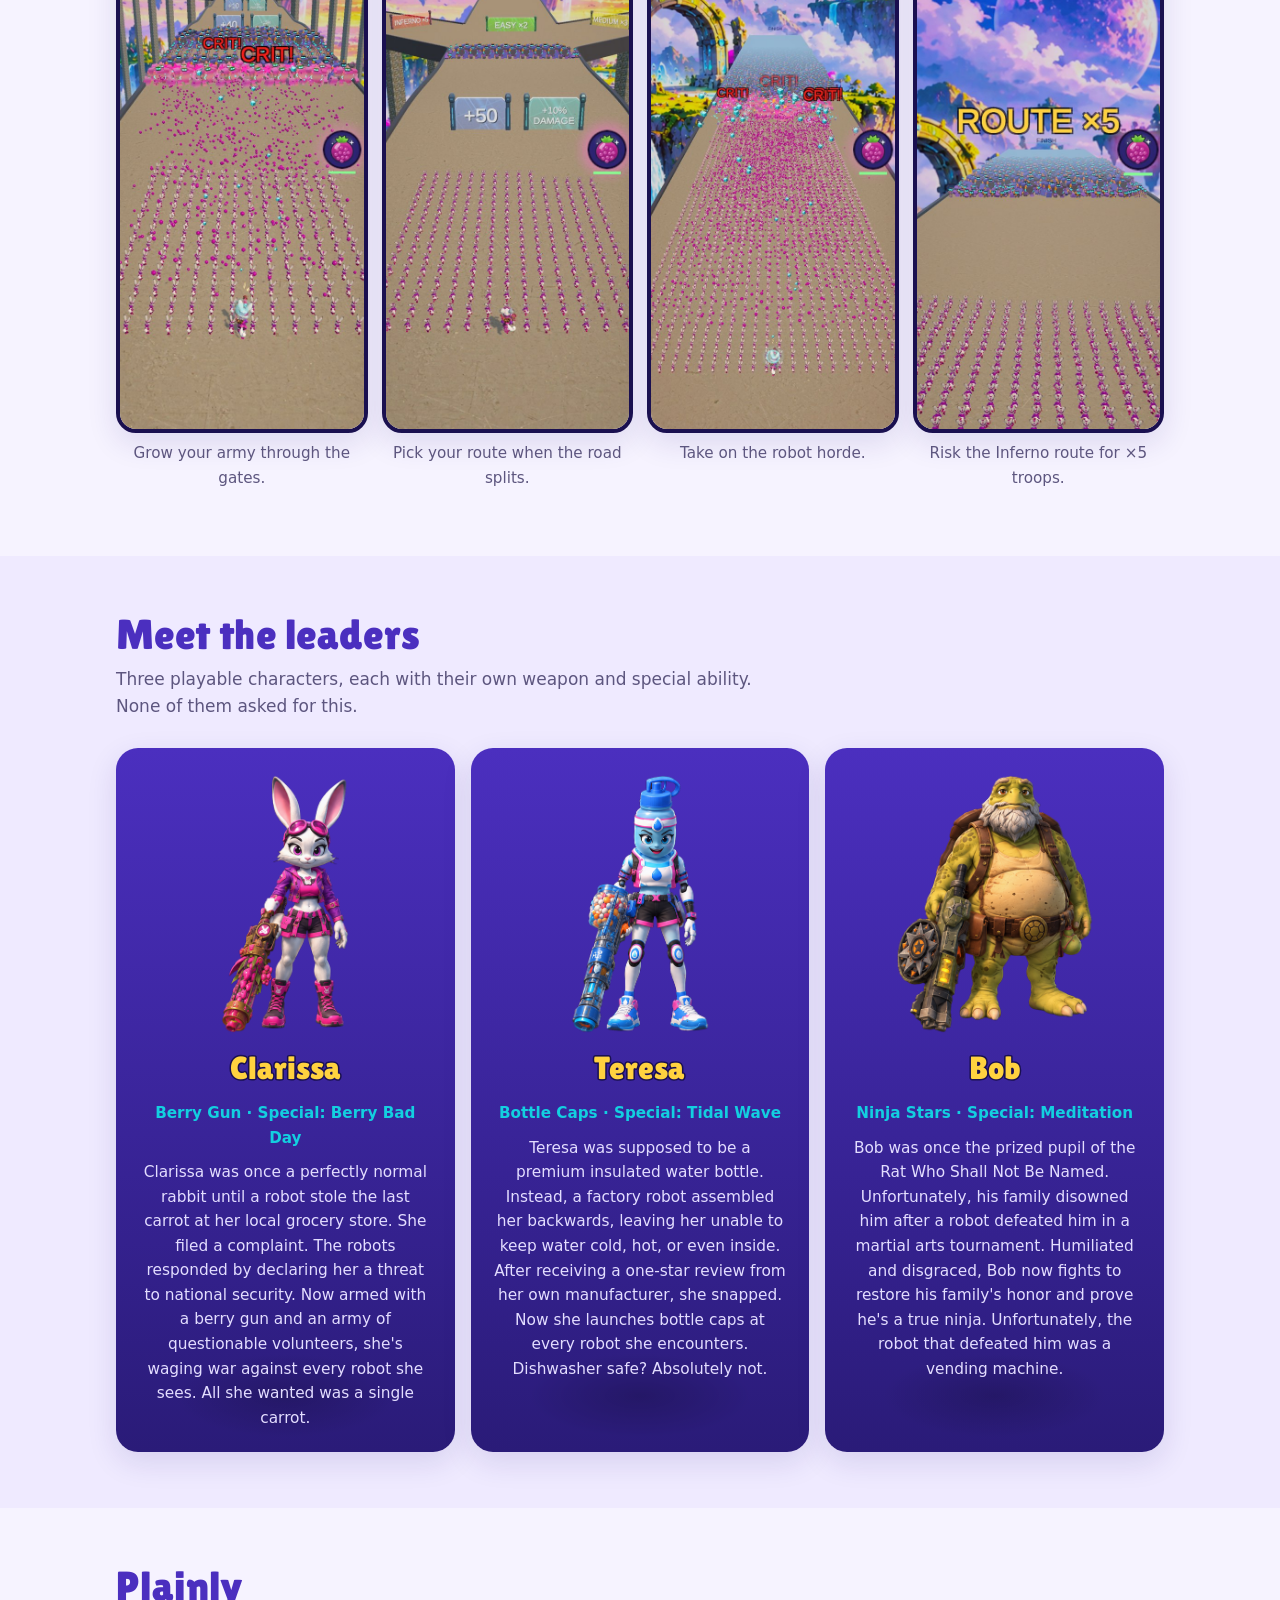
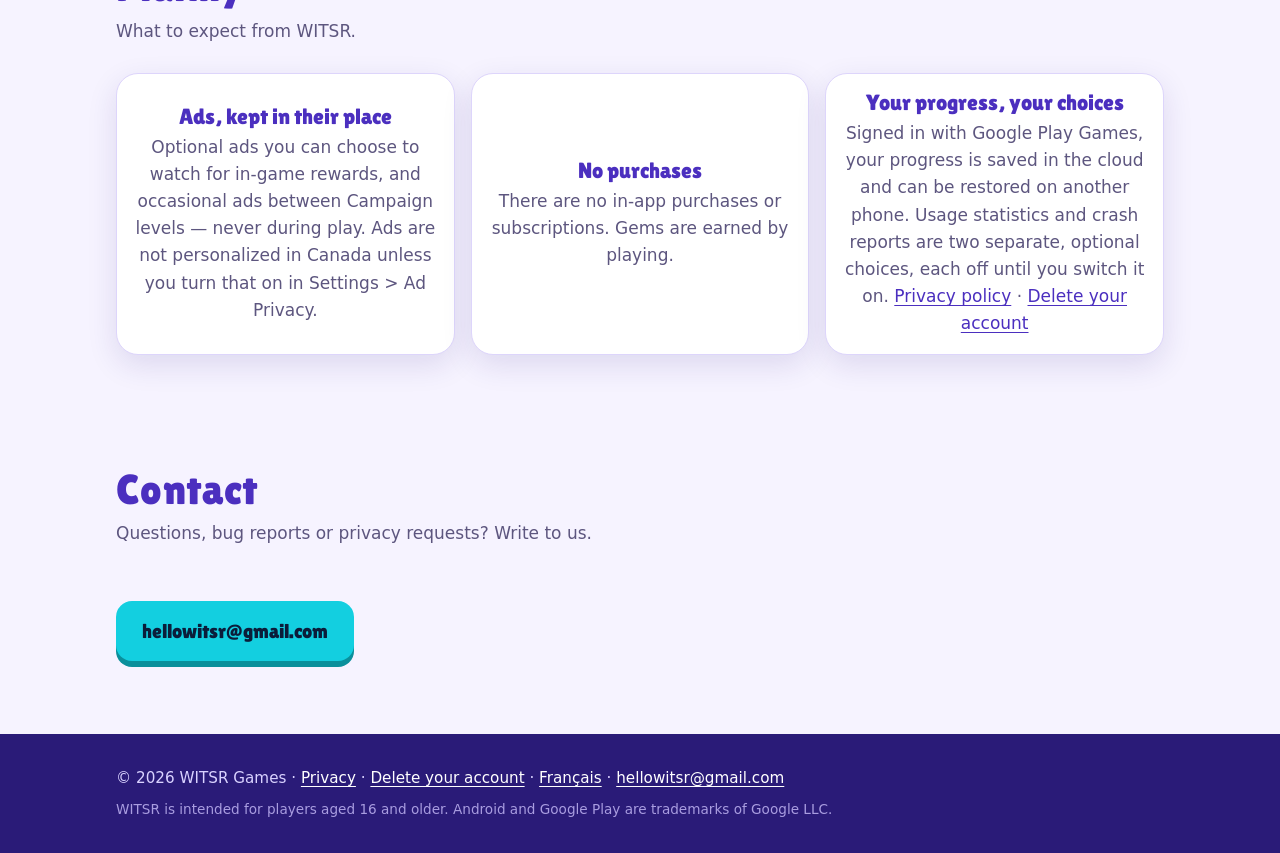
==== commit 44e28e91: "WITSR 1.0 (VC24) privacy policy and deletion pages (EN/FR); French homepage - Privacy policy EN/FR: " ====
--- a/index.html
+++ b/index.html
@@ -7,9 +7,11 @@
   <meta name="description" content="WITSR — Why Is This So Ridiculous? A ridiculous army-building arcade game for Android by WITSR Games. Grow your army, battle robot hordes, play the Campaign and Infinity mode.">
   <meta name="theme-color" content="#2a1b78">
   <meta property="og:title" content="WITSR — Why Is This So Ridiculous?">
-  <meta property="og:description" content="Grow a ridiculous army and battle robot hordes. Now in closed beta on Android: join the beta at witsr.net.">
+  <meta property="og:description" content="Grow a ridiculous army and battle robot hordes. Coming soon to Google Play for Android.">
   <meta property="og:type" content="website">
   <meta property="og:image" content="assets/img/witsr-icon-192.png">
+  <link rel="alternate" hreflang="en" href="https://witsr.net/">
+  <link rel="alternate" hreflang="fr" href="https://witsr.net/fr/">
   <link rel="icon" type="image/png" sizes="32x32" href="assets/img/favicon-32.png">
   <link rel="apple-touch-icon" href="assets/img/witsr-icon-192.png">
   <link rel="preload" href="assets/fonts/LilitaOne-Regular.ttf" as="font" type="font/ttf" crossorigin>
@@ -25,11 +27,11 @@
         <span>WITSR</span>
       </a>
       <nav class="nav" aria-label="Main">
-        <a href="beta/">Beta</a>
         <a href="#gameplay">Gameplay</a>
         <a href="#characters">Characters</a>
         <a href="privacy/">Privacy</a>
         <a href="#contact">Contact</a>
+        <a href="fr/" hreflang="fr" lang="fr">Français</a>
       </nav>
     </div>
   </header>
@@ -41,8 +43,8 @@
         <p class="subtitle">Why Is This So Ridiculous?</p>
         <p class="tagline">A ridiculous army-building arcade game for Android. Grow your army on the road, pick your route, and take on hordes of robots that really had it coming.</p>
         <ul class="badges" aria-label="At a glance">
-          <li>Android · closed beta</li>
-          <li>No ads</li>
+          <li>Free on Android</li>
+          <li>Contains ads</li>
           <li>No in-app purchases</li>
           <li>Ages 16+</li>
         </ul>
@@ -50,7 +52,7 @@
           <a class="btn btn-big" href="beta/">Join the Closed Beta</a>
           <a class="btn btn-alt" href="https://forms.gle/BceX3Wee6tmZcXMy8" target="_blank" rel="noopener noreferrer">Submit Feedback<span class="sr-only"> (opens in a new tab)</span></a>
         </div>
-        <p class="hero-note">Android closed beta on Google Play · free to join · takes a few minutes</p>
+        <p class="hero-note">Coming soon to Google Play · free to play · the game is in English</p>
       </div>
     </section>
 
@@ -87,8 +89,6 @@
       <div class="wrap">
         <h2 id="screenshots-title" class="section-title display">See it in action</h2>
         <p class="section-lead">Screenshots from the Android game.</p>
-        <!-- Genuine screenshots from Android development build 12 (2026-11-08, Campaign Level 50),
-             resized to 540x1170; only a thin edge strip was trimmed to remove the Development Build label. -->
         <div class="shots">
           <figure class="shot">
             <img src="assets/img/screens/01-gates.jpg" alt="Clarissa's rabbit army firing berries at robots, with troop gates ahead on the road" width="540" height="1170" loading="lazy">
@@ -139,12 +139,12 @@
 
     <section class="promise" aria-labelledby="promise-title">
       <div class="wrap">
-        <h2 id="promise-title" class="section-title display">The beta, plainly</h2>
-        <p class="section-lead">What you get in the current closed beta. <a href="beta/">Here's how to join.</a></p>
+        <h2 id="promise-title" class="section-title display">Plainly</h2>
+        <p class="section-lead">What to expect from WITSR.</p>
         <div class="grid three">
-          <div class="card"><strong>No ads</strong><p>The beta shows no advertisements.</p></div>
-          <div class="card"><strong>No purchases</strong><p>There are no in-app purchases in the beta.</p></div>
-          <div class="card"><strong>Your progress is saved on your phone</strong><p>Your save and settings are stored on your device. Sharing usage statistics and sharing crash reports are two separate, optional choices, each off until you switch it on. <a href="privacy/">Privacy policy</a> · <a href="privacy/fr/" hreflang="fr" lang="fr">Politique de confidentialité</a></p></div>
+          <div class="card"><strong>Ads, kept in their place</strong><p>Optional ads you can choose to watch for in-game rewards, and occasional ads between Campaign levels — never during play. Ads are not personalized in Canada unless you turn that on in Settings &gt; Ad Privacy.</p></div>
+          <div class="card"><strong>No purchases</strong><p>There are no in-app purchases or subscriptions. Gems are earned by playing.</p></div>
+          <div class="card"><strong>Your progress, your choices</strong><p>Signed in with Google Play Games, your progress is saved in the cloud and can be restored on another phone. Usage statistics and crash reports are two separate, optional choices, each off until you switch it on. <a href="privacy/">Privacy policy</a> · <a href="delete-account/">Delete your account</a></p></div>
         </div>
       </div>
     </section>
@@ -152,7 +152,7 @@
     <section id="contact" aria-labelledby="contact-title">
       <div class="wrap">
         <h2 id="contact-title" class="section-title display">Contact</h2>
-        <p class="section-lead">Questions, bug reports or privacy requests? Write to us. Want to play? <a href="beta/">Join the closed beta</a>.</p>
+        <p class="section-lead">Questions, bug reports or privacy requests? Write to us.</p>
         <p><a class="btn" href="mailto:hellowitsr@gmail.com">hellowitsr@gmail.com</a></p>
       </div>
     </section>
@@ -160,7 +160,7 @@
 
   <footer class="site-footer">
     <div class="wrap">
-      <p>© 2026 WITSR Games · <a href="privacy/">Privacy</a> · <a href="privacy/fr/" hreflang="fr" lang="fr">Confidentialité</a> · <a href="mailto:hellowitsr@gmail.com">hellowitsr@gmail.com</a></p>
+      <p>© 2026 WITSR Games · <a href="privacy/">Privacy</a> · <a href="delete-account/">Delete your account</a> · <a href="fr/" hreflang="fr" lang="fr">Français</a> · <a href="mailto:hellowitsr@gmail.com">hellowitsr@gmail.com</a></p>
       <p class="fine">WITSR is intended for players aged 16 and older. Android and Google Play are trademarks of Google LLC.</p>
     </div>
   </footer>
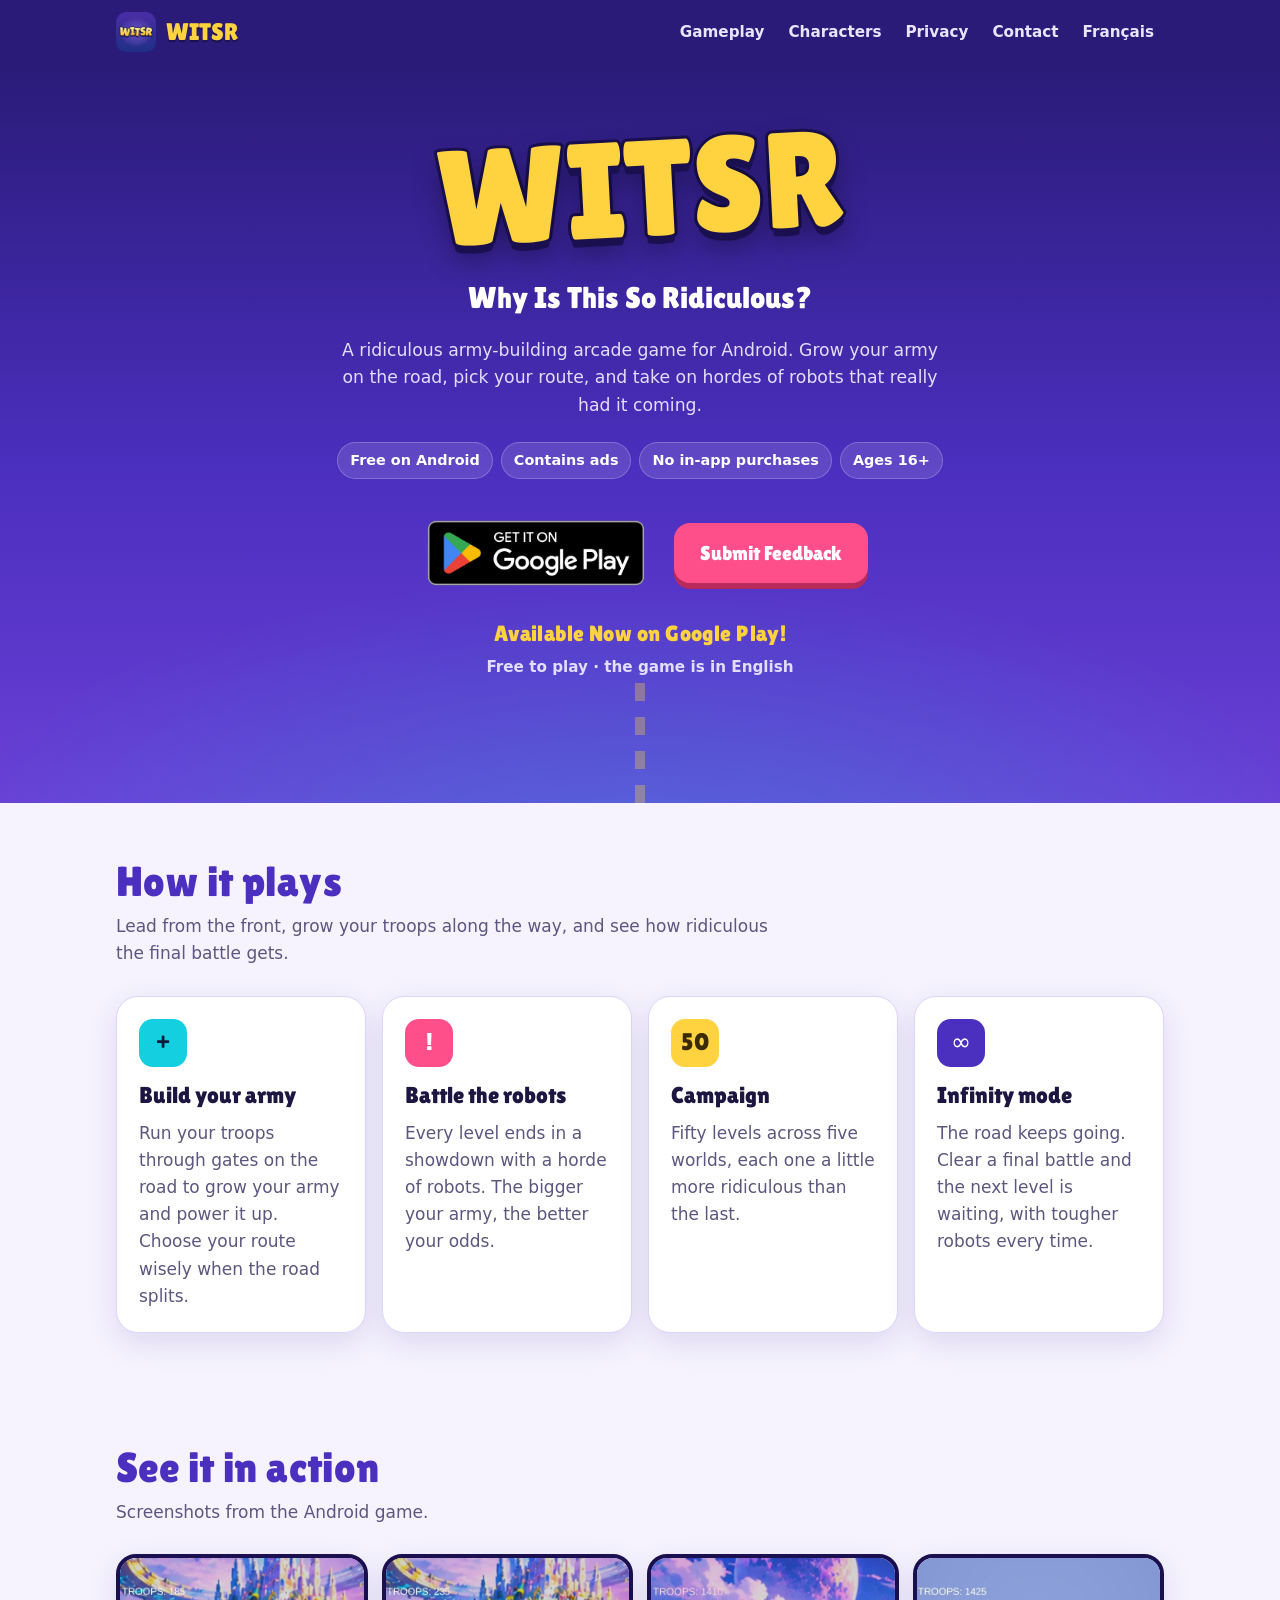
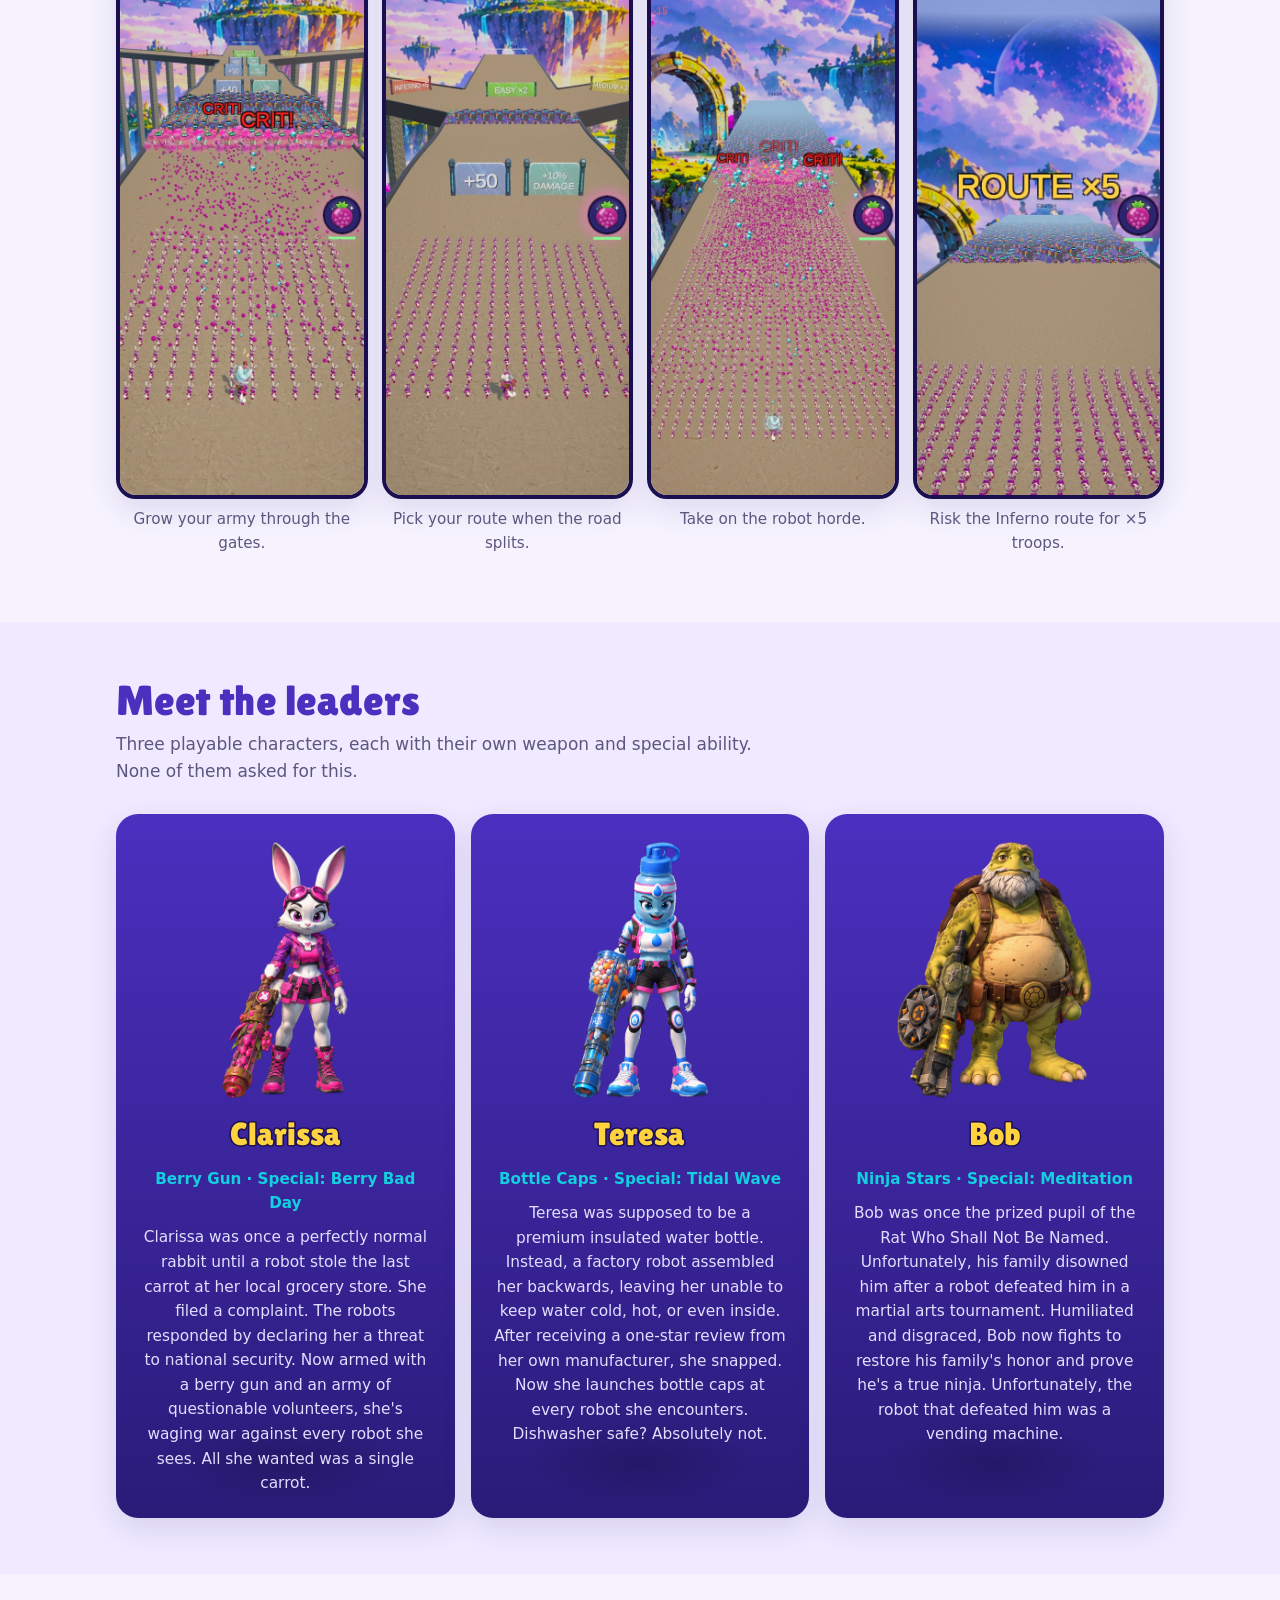
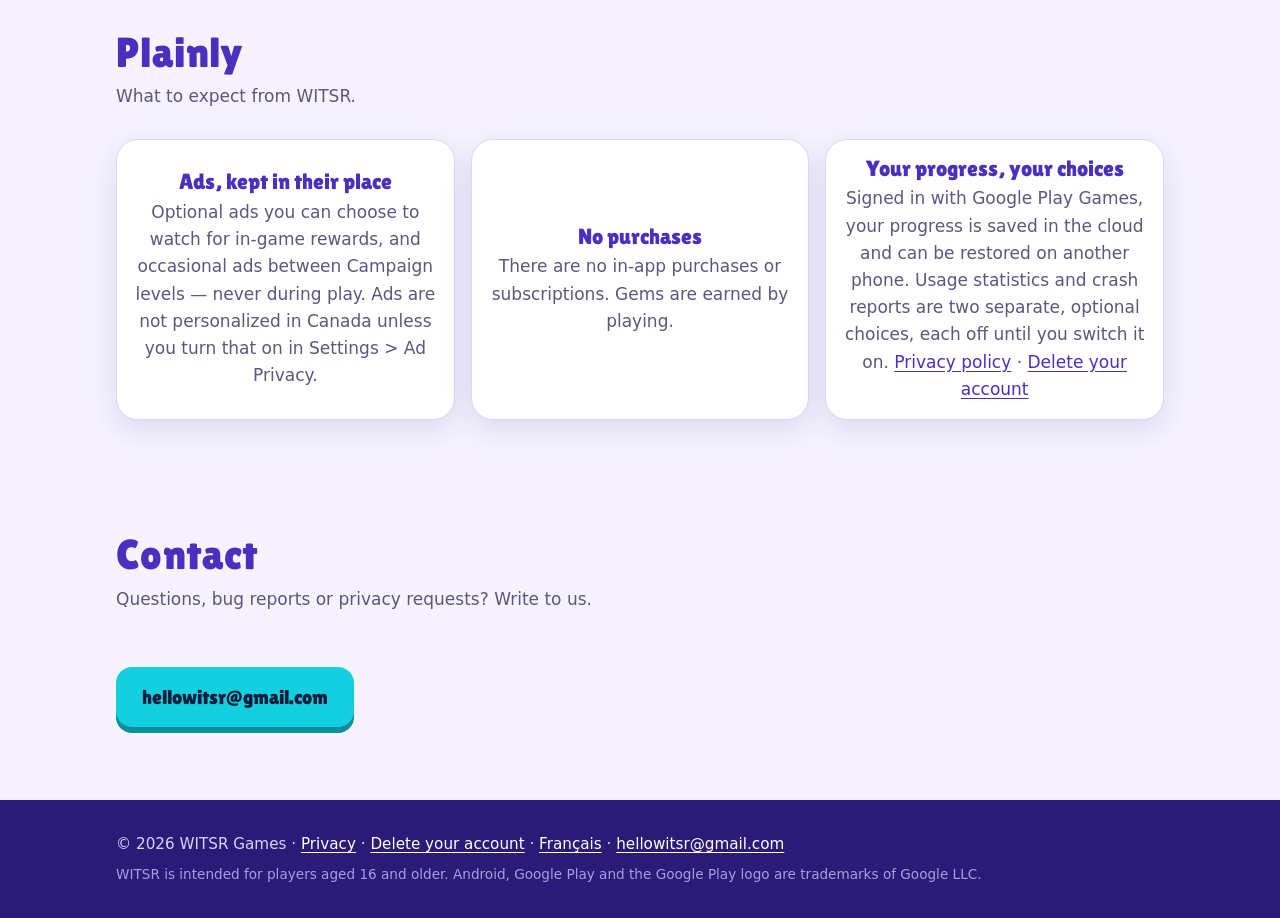
==== commit 82e82045: "WITSR is live: official Google Play badge, launch wording, retire beta page - EN/FR homepages: the J" ====
--- a/index.html
+++ b/index.html
@@ -4,10 +4,11 @@
   <meta charset="utf-8">
   <meta name="viewport" content="width=device-width, initial-scale=1">
   <title>WITSR — Why Is This So Ridiculous?</title>
-  <meta name="description" content="WITSR — Why Is This So Ridiculous? A ridiculous army-building arcade game for Android by WITSR Games. Grow your army, battle robot hordes, play the Campaign and Infinity mode.">
+  <meta name="description" content="WITSR — Why Is This So Ridiculous? A ridiculous army-building arcade game by WITSR Games, available now free on Google Play for Android. Grow your army, battle robot hordes, play the Campaign and Infinity mode.">
   <meta name="theme-color" content="#2a1b78">
   <meta property="og:title" content="WITSR — Why Is This So Ridiculous?">
-  <meta property="og:description" content="Grow a ridiculous army and battle robot hordes. Coming soon to Google Play for Android.">
+  <meta property="og:description" content="Grow a ridiculous army and battle robot hordes. Available now on Google Play for Android.">
+  <meta property="og:url" content="https://witsr.net/">
   <meta property="og:type" content="website">
   <meta property="og:image" content="assets/img/witsr-icon-192.png">
   <link rel="alternate" hreflang="en" href="https://witsr.net/">
@@ -16,6 +17,9 @@
   <link rel="apple-touch-icon" href="assets/img/witsr-icon-192.png">
   <link rel="preload" href="assets/fonts/LilitaOne-Regular.ttf" as="font" type="font/ttf" crossorigin>
   <link rel="stylesheet" href="assets/css/style.css">
+  <script type="application/ld+json">
+  {"@context":"https://schema.org","@type":"MobileApplication","name":"WITSR — Why Is This So Ridiculous?","operatingSystem":"ANDROID","applicationCategory":"GameApplication","url":"https://witsr.net/","downloadUrl":"https://play.google.com/store/apps/details?id=com.witsrgames.witsr","installUrl":"https://play.google.com/store/apps/details?id=com.witsrgames.witsr","author":{"@type":"Organization","name":"WITSR Games"},"offers":{"@type":"Offer","price":"0","priceCurrency":"CAD"},"inLanguage":"en"}
+  </script>
 </head>
 <body>
   <a class="skip" href="#main">Skip to content</a>
@@ -49,10 +53,10 @@
           <li>Ages 16+</li>
         </ul>
         <div class="cta-row">
-          <a class="btn btn-big" href="beta/">Join the Closed Beta</a>
+          <a class="play-badge" href="https://play.google.com/store/apps/details?id=com.witsrgames.witsr" target="_blank" rel="noopener noreferrer"><img src="assets/img/badges/google-play-badge-en.png" alt="Get it on Google Play" width="646" height="250"><span class="sr-only"> (opens in a new tab)</span></a>
           <a class="btn btn-alt" href="https://forms.gle/BceX3Wee6tmZcXMy8" target="_blank" rel="noopener noreferrer">Submit Feedback<span class="sr-only"> (opens in a new tab)</span></a>
         </div>
-        <p class="hero-note">Coming soon to Google Play · free to play · the game is in English</p>
+        <p class="hero-note"><strong class="launch">Available Now on Google Play!</strong> Free to play · the game is in English</p>
       </div>
     </section>
 
@@ -161,7 +165,7 @@
   <footer class="site-footer">
     <div class="wrap">
       <p>© 2026 WITSR Games · <a href="privacy/">Privacy</a> · <a href="delete-account/">Delete your account</a> · <a href="fr/" hreflang="fr" lang="fr">Français</a> · <a href="mailto:hellowitsr@gmail.com">hellowitsr@gmail.com</a></p>
-      <p class="fine">WITSR is intended for players aged 16 and older. Android and Google Play are trademarks of Google LLC.</p>
+      <p class="fine">WITSR is intended for players aged 16 and older. Android, Google Play and the Google Play logo are trademarks of Google LLC.</p>
     </div>
   </footer>
 </body>
--- a/assets/css/style.css
+++ b/assets/css/style.css
@@ -142,6 +142,16 @@
 .btn-alt { background: var(--pink); color: #fff; box-shadow: 0 6px 0 #b8295c; }
 .btn-alt:active { box-shadow: 0 3px 0 #b8295c; }
 .hero-note { margin: 16px 0 60px; color: #e3ddff; font-size: 0.95rem; font-weight: 600; }
+.hero-note .launch { display: block; font-family: "Lilita One", system-ui, sans-serif; font-weight: 400; font-size: 1.35rem; color: var(--gold); letter-spacing: 0.02em; margin-bottom: 4px; }
+/* Official Google Play badge: shown unmodified, never smaller than 40 px of artwork; its transparent margin is Google's clear space. */
+.cta-row { align-items: center; }
+.play-badge { display: inline-block; line-height: 0; border-radius: 12px; transition: transform 0.15s ease; }
+.play-badge img { display: block; height: 96px; width: auto; }
+.play-badge:hover { transform: translateY(-2px); }
+.play-badge:active { transform: translateY(1px); }
+.play-badge:focus-visible { outline: 3px solid var(--cyan); outline-offset: 2px; }
+@media (max-width: 479px) { .play-badge { width: 100%; text-align: center; } .play-badge img { height: 84px; margin: 0 auto; } }
+@media (prefers-reduced-motion: reduce) { .play-badge { transition: none; } .play-badge:hover, .play-badge:active { transform: none; } }
 .sr-only { position: absolute; width: 1px; height: 1px; padding: 0; margin: -1px; overflow: hidden; clip: rect(0 0 0 0); white-space: nowrap; border: 0; }
 
 /* ---------- Sections ---------- */
